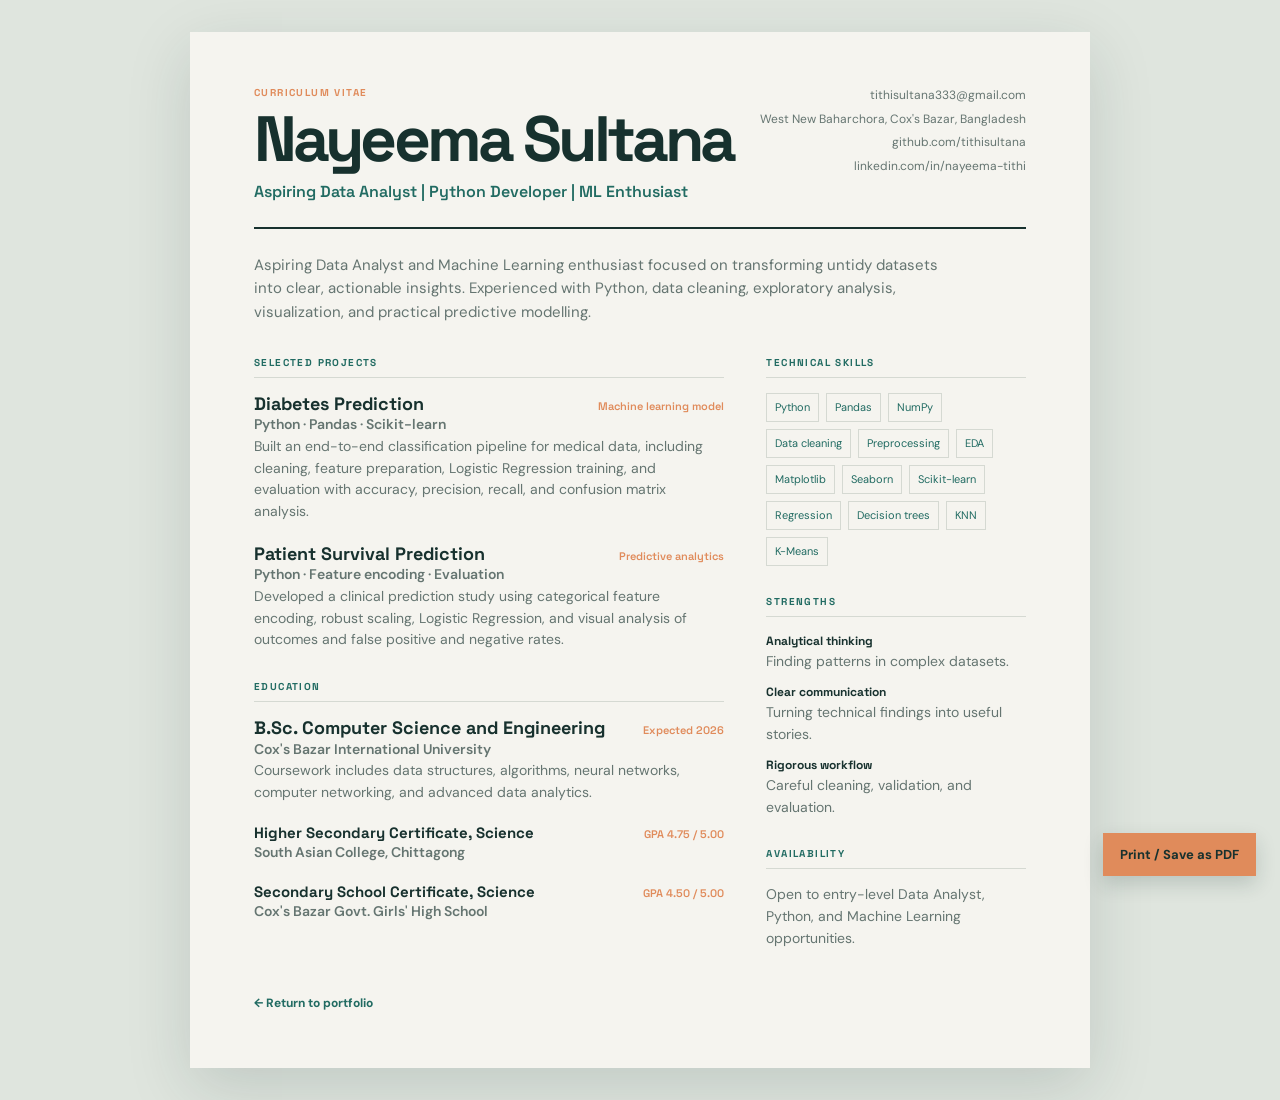
==== cv.html @ dd4801c1 "Update portfolio website" ====
<!doctype html>
<html lang="en">
<head>
  <meta charset="UTF-8">
  <meta name="viewport" content="width=device-width, initial-scale=1.0">
  <meta name="description" content="CV of Nayeema Sultana, aspiring data analyst and machine learning enthusiast.">
  <title>Nayeema Sultana | CV</title>
  <link rel="preconnect" href="https://fonts.googleapis.com">
  <link rel="preconnect" href="https://fonts.gstatic.com" crossorigin>
  <link href="https://fonts.googleapis.com/css2?family=DM+Sans:wght@400;500;600;700&family=Space+Grotesk:wght@500;600;700&display=swap" rel="stylesheet">
  <style>
    :root{--ink:#17312e;--muted:#657571;--teal:#216b62;--mint:#b8d9c8;--orange:#e08b5b;--paper:#f5f4ef;--line:#d5d9d2}
    *{box-sizing:border-box}body{margin:0;background:#dfe5de;color:var(--ink);font:14px/1.55 'DM Sans',sans-serif}.page{width:min(900px,calc(100% - 32px));margin:32px auto;background:var(--paper);box-shadow:0 20px 60px rgba(23,49,46,.15);padding:54px 64px}.topbar{display:flex;justify-content:space-between;gap:24px;align-items:flex-start;border-bottom:2px solid var(--ink);padding-bottom:25px}.eyebrow,.label{font:700 10px 'Space Grotesk';letter-spacing:.14em;text-transform:uppercase}.eyebrow{color:var(--orange);margin:0 0 8px}.name{font:700 clamp(2.3rem,6vw,4rem)/1 'Space Grotesk';letter-spacing:-.06em;margin:0}.role{color:var(--teal);font:600 16px 'Space Grotesk';margin:10px 0 0}.contact{display:grid;gap:5px;text-align:right;color:var(--muted);font-size:12px}.contact a{color:inherit;text-decoration:none}.intro{font-size:15px;color:var(--muted);max-width:710px;margin:25px 0 32px}.layout{display:grid;grid-template-columns:1.45fr .8fr;gap:42px}.section{margin-bottom:29px}.label{color:var(--teal);border-bottom:1px solid var(--line);padding-bottom:8px;margin:0 0 15px}.entry{margin-bottom:20px}.entry:last-child{margin-bottom:0}.entry-head{display:flex;justify-content:space-between;gap:15px;align-items:baseline}.entry h2,.entry h3{font:700 18px/1.2 'Space Grotesk';margin:0}.entry h3{font-size:15px}.date{white-space:nowrap;color:var(--orange);font:600 11px 'Space Grotesk'}.org{color:var(--teal);font-weight:600;margin:4px 0 7px}.entry p{color:var(--muted);margin:0}.entry ul{color:var(--muted);margin:8px 0 0;padding-left:18px}.skills{display:flex;flex-wrap:wrap;gap:7px}.skills span{border:1px solid var(--line);padding:5px 8px;font-size:11px;color:var(--teal)}.side-list{display:grid;gap:11px;color:var(--muted)}.side-list strong{display:block;color:var(--ink);font-family:'Space Grotesk';font-size:12px}.download{position:fixed;right:24px;bottom:24px;border:0;background:var(--orange);color:var(--ink);font:700 13px 'DM Sans';padding:13px 17px;cursor:pointer;box-shadow:0 8px 20px rgba(23,49,46,.18)}.back{display:inline-block;margin-top:16px;color:var(--teal);font-size:12px;font-weight:700;text-decoration:none}
    @media(max-width:700px){.page{margin:0;width:100%;padding:32px 22px;box-shadow:none}.topbar,.entry-head{display:block}.contact{text-align:left;margin-top:18px}.contact a{display:block}.layout{grid-template-columns:1fr;gap:0}.date{display:block;margin-top:5px}.download{right:16px;bottom:16px}}
    @media print{body{background:#fff}.page{width:100%;margin:0;padding:0;box-shadow:none}.download,.back{display:none}.topbar{padding-top:0}}
  </style>
</head>
<body>
  <main class="page">
    <header class="topbar">
      <div><p class="eyebrow">Curriculum vitae</p><h1 class="name">Nayeema Sultana</h1><p class="role">Aspiring Data Analyst | Python Developer | ML Enthusiast</p></div>
      <div class="contact"><a href="mailto:tithisultana333@gmail.com">tithisultana333@gmail.com</a><span>West New Baharchora, Cox's Bazar, Bangladesh</span><a href="https://github.com/tithisultana">github.com/tithisultana</a><a href="https://www.linkedin.com/in/nayeema-tithi-5b7269330">linkedin.com/in/nayeema-tithi</a></div>
    </header>

    <p class="intro">Aspiring Data Analyst and Machine Learning enthusiast focused on transforming untidy datasets into clear, actionable insights. Experienced with Python, data cleaning, exploratory analysis, visualization, and practical predictive modelling.</p>

    <div class="layout">
      <div>
        <section class="section"><p class="label">Selected projects</p>
          <article class="entry"><div class="entry-head"><h2>Diabetes Prediction</h2><span class="date">Machine learning model</span></div><p class="org">Python · Pandas · Scikit-learn</p><p>Built an end-to-end classification pipeline for medical data, including cleaning, feature preparation, Logistic Regression training, and evaluation with accuracy, precision, recall, and confusion matrix analysis.</p></article>
          <article class="entry"><div class="entry-head"><h2>Patient Survival Prediction</h2><span class="date">Predictive analytics</span></div><p class="org">Python · Feature encoding · Evaluation</p><p>Developed a clinical prediction study using categorical feature encoding, robust scaling, Logistic Regression, and visual analysis of outcomes and false positive and negative rates.</p></article>
        </section>
        <section class="section"><p class="label">Education</p>
          <article class="entry"><div class="entry-head"><h2>B.Sc. Computer Science and Engineering</h2><span class="date">Expected 2026</span></div><p class="org">Cox's Bazar International University</p><p>Coursework includes data structures, algorithms, neural networks, computer networking, and advanced data analytics.</p></article>
          <article class="entry"><div class="entry-head"><h3>Higher Secondary Certificate, Science</h3><span class="date">GPA 4.75 / 5.00</span></div><p class="org">South Asian College, Chittagong</p></article>
          <article class="entry"><div class="entry-head"><h3>Secondary School Certificate, Science</h3><span class="date">GPA 4.50 / 5.00</span></div><p class="org">Cox's Bazar Govt. Girls' High School</p></article>
        </section>
      </div>
      <aside>
        <section class="section"><p class="label">Technical skills</p><div class="skills"><span>Python</span><span>Pandas</span><span>NumPy</span><span>Data cleaning</span><span>Preprocessing</span><span>EDA</span><span>Matplotlib</span><span>Seaborn</span><span>Scikit-learn</span><span>Regression</span><span>Decision trees</span><span>KNN</span><span>K-Means</span></div></section>
        <section class="section"><p class="label">Strengths</p><div class="side-list"><div><strong>Analytical thinking</strong>Finding patterns in complex datasets.</div><div><strong>Clear communication</strong>Turning technical findings into useful stories.</div><div><strong>Rigorous workflow</strong>Careful cleaning, validation, and evaluation.</div></div></section>
        <section class="section"><p class="label">Availability</p><p class="side-list">Open to entry-level Data Analyst, Python, and Machine Learning opportunities.</p></section>
      </aside>
    </div>
    <a class="back" href="index.html">← Return to portfolio</a>
  </main>
  <button class="download" type="button" onclick="window.print()">Print / Save as PDF</button>
</body>
</html>
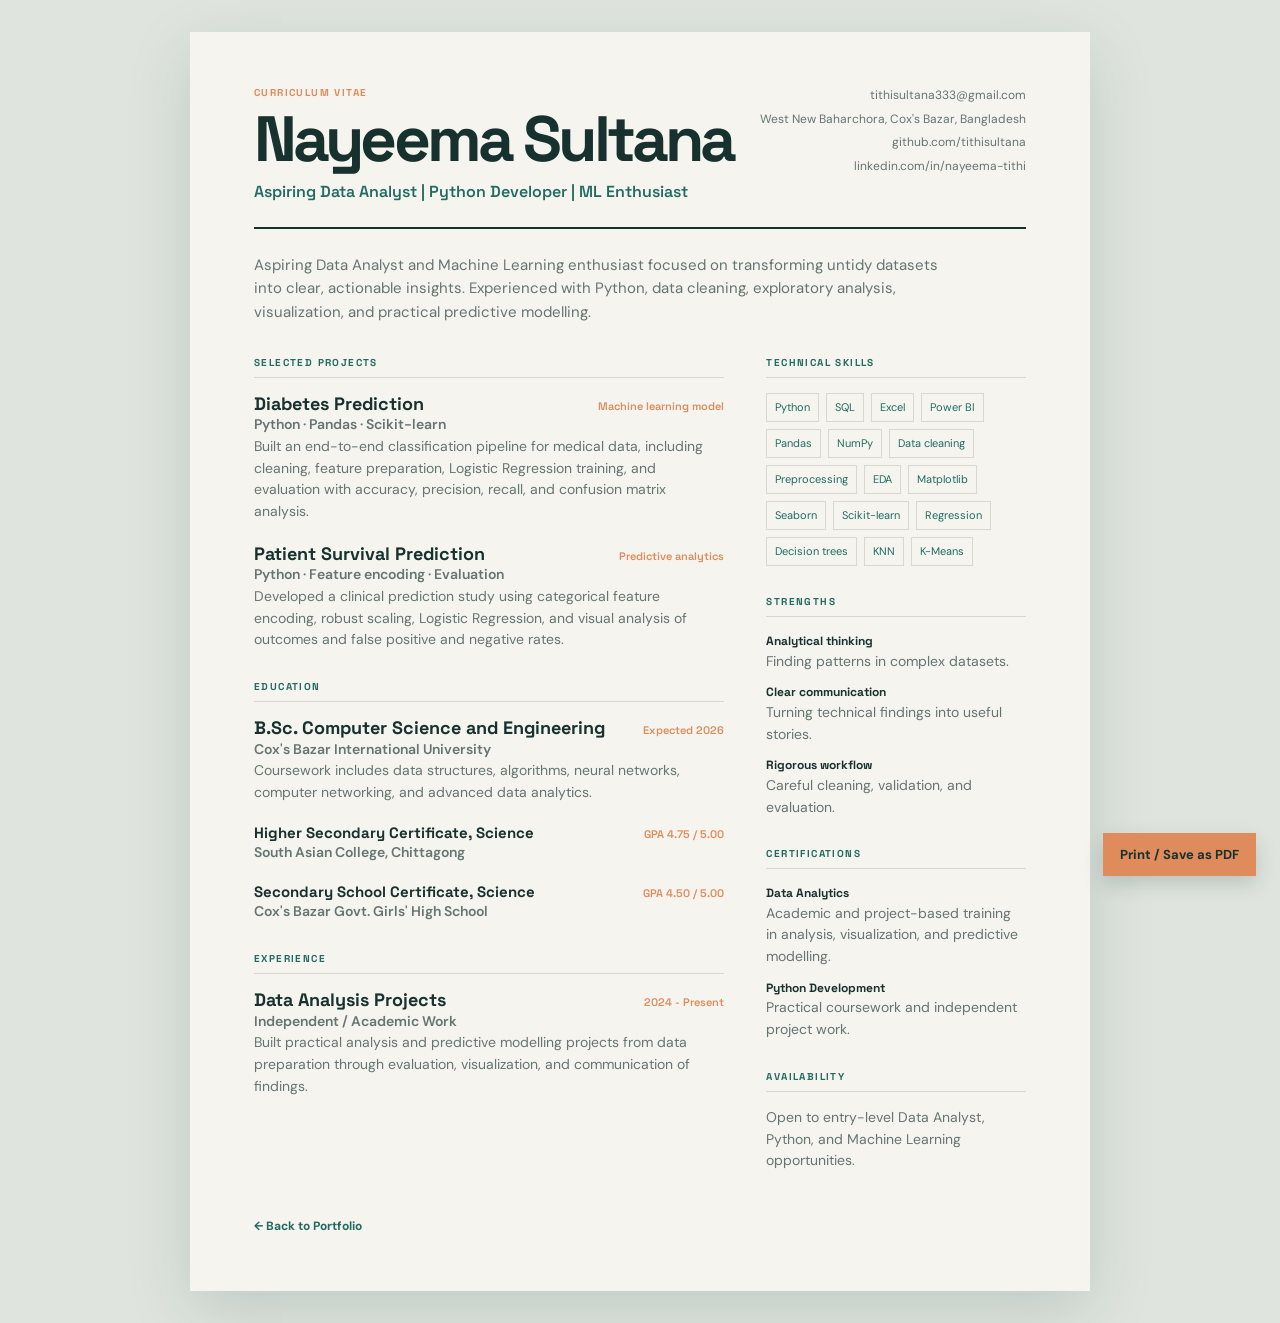
==== commit 72b4b670: "Update portfolio website" ====
--- a/cv.html
+++ b/cv.html
@@ -35,14 +35,18 @@
           <article class="entry"><div class="entry-head"><h3>Higher Secondary Certificate, Science</h3><span class="date">GPA 4.75 / 5.00</span></div><p class="org">South Asian College, Chittagong</p></article>
           <article class="entry"><div class="entry-head"><h3>Secondary School Certificate, Science</h3><span class="date">GPA 4.50 / 5.00</span></div><p class="org">Cox's Bazar Govt. Girls' High School</p></article>
         </section>
+        <section class="section"><p class="label">Experience</p>
+          <article class="entry"><div class="entry-head"><h2>Data Analysis Projects</h2><span class="date">2024 - Present</span></div><p class="org">Independent / Academic Work</p><p>Built practical analysis and predictive modelling projects from data preparation through evaluation, visualization, and communication of findings.</p></article>
+        </section>
       </div>
       <aside>
-        <section class="section"><p class="label">Technical skills</p><div class="skills"><span>Python</span><span>Pandas</span><span>NumPy</span><span>Data cleaning</span><span>Preprocessing</span><span>EDA</span><span>Matplotlib</span><span>Seaborn</span><span>Scikit-learn</span><span>Regression</span><span>Decision trees</span><span>KNN</span><span>K-Means</span></div></section>
+        <section class="section"><p class="label">Technical skills</p><div class="skills"><span>Python</span><span>SQL</span><span>Excel</span><span>Power BI</span><span>Pandas</span><span>NumPy</span><span>Data cleaning</span><span>Preprocessing</span><span>EDA</span><span>Matplotlib</span><span>Seaborn</span><span>Scikit-learn</span><span>Regression</span><span>Decision trees</span><span>KNN</span><span>K-Means</span></div></section>
         <section class="section"><p class="label">Strengths</p><div class="side-list"><div><strong>Analytical thinking</strong>Finding patterns in complex datasets.</div><div><strong>Clear communication</strong>Turning technical findings into useful stories.</div><div><strong>Rigorous workflow</strong>Careful cleaning, validation, and evaluation.</div></div></section>
+        <section class="section"><p class="label">Certifications</p><div class="side-list"><div><strong>Data Analytics</strong>Academic and project-based training in analysis, visualization, and predictive modelling.</div><div><strong>Python Development</strong>Practical coursework and independent project work.</div></div></section>
         <section class="section"><p class="label">Availability</p><p class="side-list">Open to entry-level Data Analyst, Python, and Machine Learning opportunities.</p></section>
       </aside>
     </div>
-    <a class="back" href="index.html">← Return to portfolio</a>
+    <a class="back" href="index.html">← Back to Portfolio</a>
   </main>
   <button class="download" type="button" onclick="window.print()">Print / Save as PDF</button>
 </body>
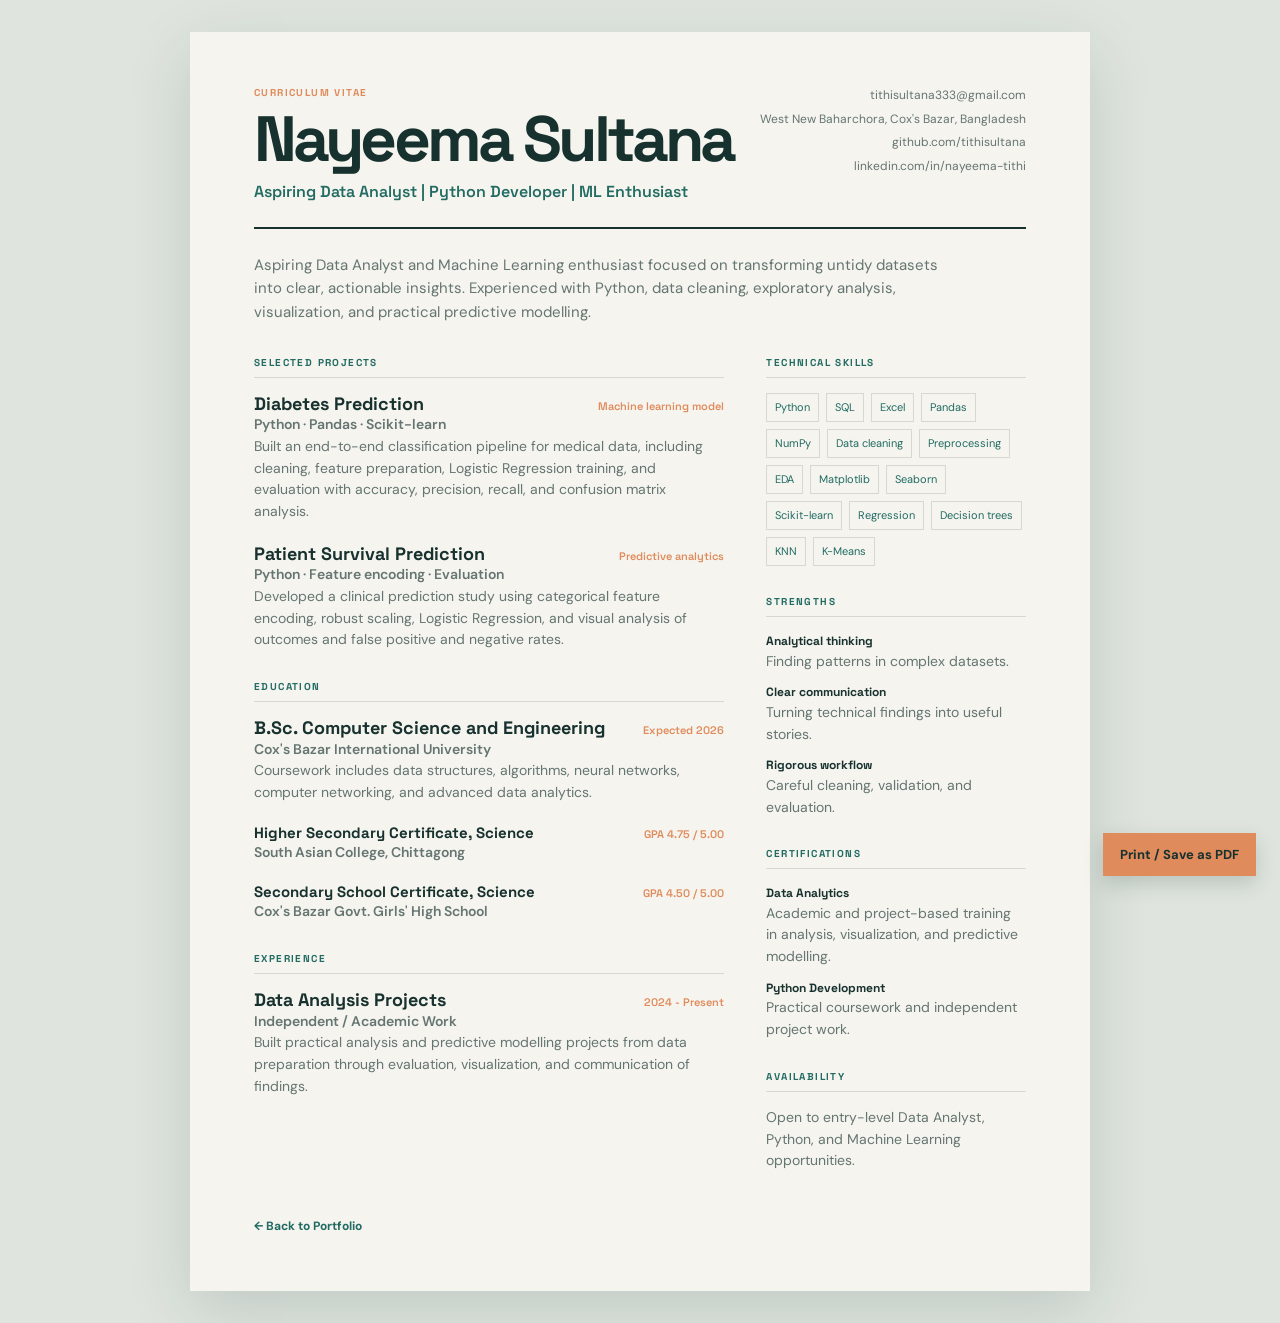
==== commit 4b78ae35: "Remove Power BI information" ====
--- a/cv.html
+++ b/cv.html
@@ -40,7 +40,7 @@
         </section>
       </div>
       <aside>
-        <section class="section"><p class="label">Technical skills</p><div class="skills"><span>Python</span><span>SQL</span><span>Excel</span><span>Power BI</span><span>Pandas</span><span>NumPy</span><span>Data cleaning</span><span>Preprocessing</span><span>EDA</span><span>Matplotlib</span><span>Seaborn</span><span>Scikit-learn</span><span>Regression</span><span>Decision trees</span><span>KNN</span><span>K-Means</span></div></section>
+        <section class="section"><p class="label">Technical skills</p><div class="skills"><span>Python</span><span>SQL</span><span>Excel</span><span>Pandas</span><span>NumPy</span><span>Data cleaning</span><span>Preprocessing</span><span>EDA</span><span>Matplotlib</span><span>Seaborn</span><span>Scikit-learn</span><span>Regression</span><span>Decision trees</span><span>KNN</span><span>K-Means</span></div></section>
         <section class="section"><p class="label">Strengths</p><div class="side-list"><div><strong>Analytical thinking</strong>Finding patterns in complex datasets.</div><div><strong>Clear communication</strong>Turning technical findings into useful stories.</div><div><strong>Rigorous workflow</strong>Careful cleaning, validation, and evaluation.</div></div></section>
         <section class="section"><p class="label">Certifications</p><div class="side-list"><div><strong>Data Analytics</strong>Academic and project-based training in analysis, visualization, and predictive modelling.</div><div><strong>Python Development</strong>Practical coursework and independent project work.</div></div></section>
         <section class="section"><p class="label">Availability</p><p class="side-list">Open to entry-level Data Analyst, Python, and Machine Learning opportunities.</p></section>
